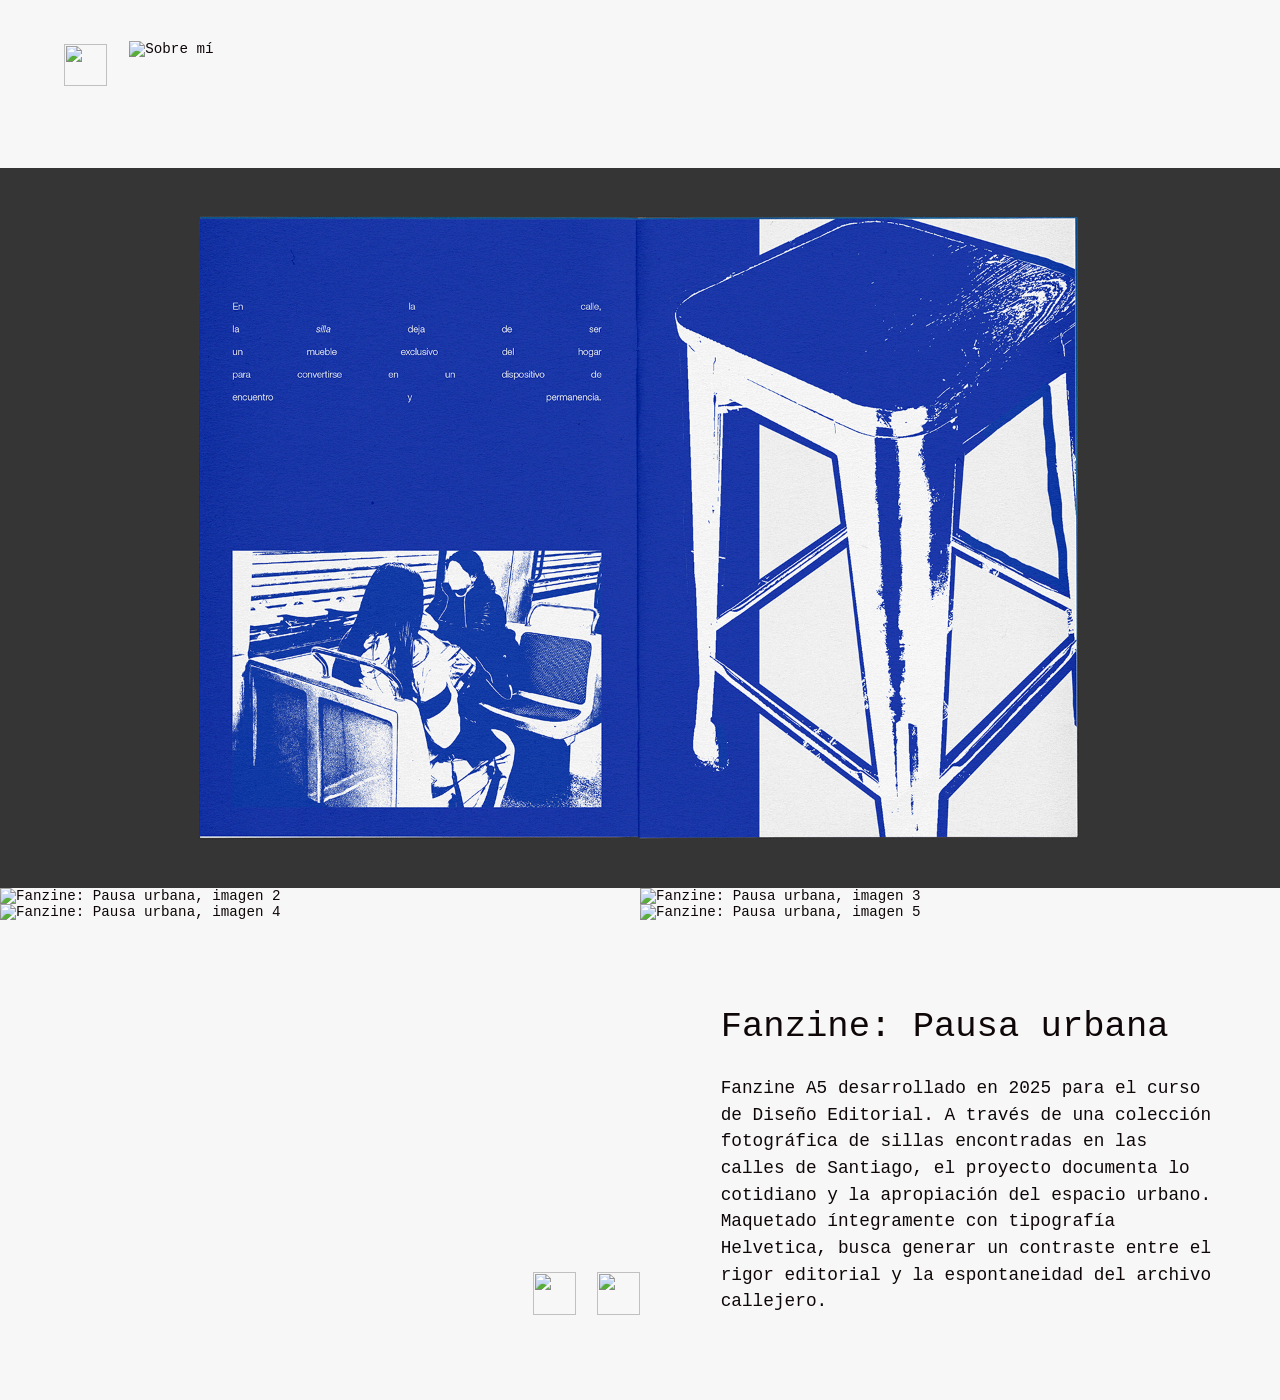
==== proyecto-01.html @ 40ae715f "subir exámen" ====
<!DOCTYPE html>
<html lang="es">
<head>
  <meta charset="UTF-8">
  <meta name="viewport" content="width=device-width, initial-scale=1.0">
  <title>Fanzine: Pausa urbana | Karoline Muñoz</title>
  <link rel="stylesheet" href="styles.css">
</head>

<body>
  <header class="cabecera cabecera-proyecto">
    <a class="icono-home" href="index.html" aria-label="Volver al inicio">
      <img src="iconos/home.svg" alt="" width="48" height="48">
    </a>
    <nav>
      <a class="nav-sobre-mi" href="index.html#sobre-mi">
        <img class="normal" src="iconos/sobremí.activo.svg" alt="Sobre mí" width="259" height="64">
        <img class="hover" src="iconos/sobremí.hover.svg" alt="" width="259" height="64">
      </a>
    </nav>
  </header>

  <main class="detalle">
    <section class="galeria">
      <img class="completa" src="proyecto-01.gif" alt="Fanzine: Pausa urbana, imagen 1">
      <img class="mitad" src="img/silla 2.1.png" alt="Fanzine: Pausa urbana, imagen 2">
      <img class="mitad" src="img/silla2.png" alt="Fanzine: Pausa urbana, imagen 3">
      <img class="mitad" src="img/sillas4.png" alt="Fanzine: Pausa urbana, imagen 4">
      <img class="mitad" src="img/silla1.png" alt="Fanzine: Pausa urbana, imagen 5">
    </section>

    <section class="detalle-info">
      <div class="acciones">
        <a class="icono" href="proyecto-01.gif" download aria-label="Descargar imagen del proyecto">
          <img class="normal" src="iconos/descargar.svg" alt="" width="48" height="48">
          <img class="hover" src="iconos/descargar-hover.svg" alt="" width="48" height="48">
        </a>
        <label class="icono estrella" aria-label="Marcar como favorito">
          <input type="checkbox">
          <img class="normal" src="iconos/estrella.svg" alt="" width="48" height="48">
          <img class="activa" src="iconos/estrella-activa.svg" alt="" width="48" height="48">
        </label>
      </div>
      <div class="texto-proyecto">
        <h1>Fanzine: Pausa urbana</h1>
        <p>Fanzine A5 desarrollado en 2025 para el curso de Diseño Editorial. A través de una colección fotográfica de sillas encontradas en las calles de Santiago, el proyecto documenta lo cotidiano y la apropiación del espacio urbano. Maquetado íntegramente con tipografía Helvetica, busca generar un contraste entre el rigor editorial y la espontaneidad del archivo callejero.</p>
      </div>
    </section>
  </main>
</body>
</html>
---- styles.css ----
/* =========================================================
   Portafolio Karoline Muñoz
   Solo flexbox + unidades rem y %. Sin grid, position ni frameworks.
   Medidas tomadas del diseño de Figma (escritorio 1440px, 1rem = 16px)
   ========================================================= */

/* ---------- 1. Tipografía JetBrains Mono ---------- */
@font-face {
  font-family: "JetBrains Mono";
  src: url("jetbrain/JetBrainsMono-Regular.ttf") format("truetype");
  font-weight: 400;
  font-style: normal;
}

@font-face {
  font-family: "JetBrains Mono";
  src: url("jetbrain/JetBrainsMono-Medium.ttf") format("truetype");
  font-weight: 500;
  font-style: normal;
}

@font-face {
  font-family: "JetBrains Mono";
  src: url("jetbrain/JetBrainsMono-Bold.ttf") format("truetype");
  font-weight: 700;
  font-style: normal;
}

/* ---------- 2. Variables y reset ---------- */
:root {
  /* Paleta */
  --color-blanco: #F7F7F7;
  --color-rojo: #AF0000;
  --color-negro: #0F0707;

  --color-fondo: var(--color-blanco);
  --color-texto: var(--color-negro);
  --color-acento: var(--color-rojo);
  --color-panel: #0f0f0f; /* gris de los paneles de proyectos */

  --fuente: "JetBrains Mono", "Courier New", monospace;

  /* Tamaños de texto (escritorio) */
  --tam-logo: 2.5rem;      /* 40px · Bold    */
  --tam-titulo: 2.5rem;    /* 40px · Bold */
  --tam-nav: 1.65rem;      /* ~26px · Medium */
  --tam-cuerpo: 1.65rem;   /* ~26px · Medium */
  --tam-lista: 1.25rem;    /* 20px · Regular */
}

* {
  box-sizing: border-box;
  margin: 0;
  padding: 0;
}

/* El diseño (en rem) escala como en Figma sin usar otra media query:
   16px desde 1440px y proporcionalmente menos en ventanas más angostas.
   En mobile se vuelve a 16px dentro de la media query de mobile. */
html {
   font-size: clamp(0.6rem, 1.111vw, 1.2rem);
  max-width: 100%;
  overflow-x: hidden; /* seguro extra contra el scroll horizontal */
}

/* Texto solo para lectores de pantalla (no se ve) */
.oculto {
  width: 1px;
  height: 1px;
  overflow: hidden;
  clip-path: inset(50%);
  white-space: nowrap;
}

body {
  display: flex;
  flex-direction: column;
  max-width: 100%;
  overflow-x: hidden;
  background-color: var(--color-fondo);
  color: var(--color-texto);
  font-family: var(--fuente);
  font-weight: 400;
  line-height: normal; /* "Auto" en Figma */
   cursor: url("iconos/cursor.svg") 16 16, auto;
}

/* Cursor personalizado también sobre enlaces y botones */
a,
label {
  cursor: url("iconos/cursor.svg") 16 16, pointer;
}

img {
  display: block;
  max-width: 100%;
}

a {
  color: inherit;
  text-decoration: none;
}

/* ---------- 3. Cabecera ---------- */
/* z-index funciona en ítems flex: deja el menú por encima de la portada */
.cabecera {
  z-index: 1;
  display: flex;
  flex-wrap: wrap; /* si no cabe, el menú baja a otra línea */
  justify-content: space-between;
  align-items: flex-start;
  gap: 0.5rem 1rem;
  padding: 1rem 7.3% 0 3rem;
}

/* Logo: efecto de escritura, una sola vez al abrir la página.
   11 caracteres = 11 cuadros, uno cada 400 ms (10 pasos x 400 ms = 4 s).
   En JetBrains Mono cada letra mide 0.6 del tamaño de fuente. */
.logo {
  box-sizing: content-box; /* el cursor no le quita espacio a las letras */
  flex-shrink: 0;          /* el logo no se comprime ni se recorta */
  margin-top: 0.625rem;
  overflow: hidden;
  white-space: nowrap;
  font-size: var(--tam-logo);
  font-weight: 700;
  border-right: 0.0625rem solid var(--color-texto); /* cursor */
  animation: escribir-logo 4s steps(10, end) both;
}

@keyframes escribir-logo {
  from { width: calc(var(--tam-logo) * 0.6); }       /* "2"           */
  to   { width: calc(var(--tam-logo) * 0.6 * 11); }  /* "258ALMENDRA" */
}

/* Flecha BAJAR: solo existe en el diseño mobile */
.bajar {
  display: none;
}

.cabecera nav {
  display: flex;
  align-items: flex-start;
  gap: 5rem;   /* ← cambia este número */
}

/* Botones del menú: son los SVG de mis componentes de Figma
   (BOTÓN PROYECTOS y BOTÓN SOBRE MÍ), un archivo por variante.
   Los dos SVG de cada botón tienen el mismo tamaño y el texto en el
   mismo lugar, así que al cambiar de uno a otro solo cambia la línea. */
.cabecera nav a {
  display: flex;
}

/* 64px de alto en Figma (3.33rem); el ancho sale solo */
.cabecera nav img {
  width: auto;
  max-width: none;
  height: 3.33rem;
}

/* El SVG incluye el espacio donde crece la línea en el hover.
   El margin negativo hace que ese espacio no empuje al otro botón. */
.cabecera nav .nav-proyectos img {
  margin: 0 -0.885rem 0 -0.833rem;
}

.cabecera nav .nav-sobre-mi img {
  margin: 0 -2.21rem;
}

/* Variante hover: se cambia un SVG por el otro */
.cabecera nav .hover {
  display: none;
}

.cabecera nav a:hover .normal,
.cabecera nav a:focus-visible .normal {
  display: none;
}

.cabecera nav a:hover .hover,
.cabecera nav a:focus-visible .hover {
  display: block;
}

/* ---------- 4. Portada ---------- */
main {
  display: flex;
  flex-direction: column;
  align-items: center;
}

.portada {
  display: flex;
  justify-content: center;
  width: 100%;
  margin-top: -2.5rem;
}

.portada img {
  width: auto;
  max-width: 100%;    /* nunca más ancha que la ventana */
  height: auto;
  max-height: 50rem;  /* en escritorio mantiene el tamaño de Figma */
}

/* ---------- 5. Proyectos ---------- */
.proyectos {
  display: flex;
  flex-direction: column;
  align-items: center;
  gap: 7.5rem;
  width: 86%;
}

.proyecto {
  display: flex;
  justify-content: center;
  width: 100%;
}

.proyecto img {
  max-width: 100%;
  height: auto;
  margin: 0 auto;
  transition: filter 0.3s;
}

/* Cada proyecto es un enlace a su página de detalle */
.proyecto:hover img,
.proyecto:focus-visible img {
  filter: blur(0.05rem)
}

/* ---------- 6. Sobre mí ---------- */
.sobre-mi {
  display: flex;
  align-items: flex-end;
  width: 100%;
  margin-top: 13.25rem;
  padding: 0 3.75% 10.4rem 5.07%;
  gap: 2%;
}

.presentacion {
  display: flex;
  flex-direction: column;
  flex: 1 1 28%;
  min-width: 0;
  margin-bottom: 1.8rem;
  font-size: var(--tam-cuerpo);
}

.presentacion h2 {
  margin-bottom: 1.8rem;
  font-size: var(--tam-titulo);
  font-weight: 700;
  text-transform: uppercase;
}

.presentacion p {
  margin-bottom: 1.8rem;
  font-weight: 500;

}

/* "Conocimiento en": es un h3 por semántica, pero se ve como texto normal */
.presentacion h3 {
  margin-bottom: 2rem;
  font-size: var(--tam-cuerpo);
  font-weight: 500;
}

.presentacion ul {
  list-style: disc inside;
  font-size: var(--tam-lista);
  text-transform: uppercase;
}

/* Tamaño de la muñeca: cambia el 30% (más grande = 35%, 40%...) */
.sobre-mi > img {
  flex: 1 1 28%;
  min-width: 0;
  height: auto;
}

.contacto {
  display: flex;
  flex-direction: column;
  flex: 1 1 34%;
  min-width: 0;
  gap: 1.5rem;
  margin-bottom: 9.8rem;
  font-style: normal; /* <address> viene en cursiva por defecto */
  font-size: var(--tam-cuerpo);
  min-width: max-content; /* la columna nunca es más angosta que el correo */
  font-weight: 500;
}

.contacto a {
  display: flex;
  align-items: center;
  gap: 0.75rem;
  white-space: nowrap; /* el correo no se corta en dos líneas */
  font-weight: 500;
}

/* Íconos de Instagram y correo (48px en desktop como en Figma) */
.contacto img {
  flex-shrink: 0;
  width: 3rem;
  height: 3rem;
}

/* ---------- 7. Página de detalle de proyecto ---------- */
.cabecera-proyecto {
  justify-content: flex-start;
  align-items: center;
  gap: 3.8rem;
  padding: 2.9rem 5% 5.6rem;
}

/* Íconos del UI kit (carpeta iconos/): 48px como en Figma */
.icono-home,
.icono {
  display: flex;
  justify-content: center;
  align-items: center;
  width: 3rem;
  height: 3rem;
  cursor: pointer;
}

.icono-home img,
.icono img {
  width: 3rem;
  height: 3rem;
}

/* Componente DESCARGAR: variante hover de 61px (3.8rem) */
.icono .hover,
.icono .activa {
  display: none;
}

a.icono:hover .normal,
a.icono:focus-visible .normal {
  display: none;
}

a.icono:hover .hover,
a.icono:focus-visible .hover {
  display: block;
  width: 3.8rem;
  height: 3.8rem;
}

.galeria {
  display: flex;
  flex-wrap: wrap;
  width: 100%;
}

.galeria img {
  height: auto;
  object-fit: cover;
}

.galeria .completa {
  width: 100%;
}

.galeria .mitad {
  width: 50%;
}

.detalle-info {
  display: flex;
  justify-content: flex-end;
  align-items: flex-end;
  gap: 7%;
  width: 100%;
  padding: 6rem 5% 6rem;
}

.acciones {
  display: flex;
  gap: 1.5rem;
}

/* Estrella: se rellena al hacer clic (sin JavaScript, con un checkbox) */
.estrella input {
  appearance: none;
  width: 0;
  height: 0;
  margin: 0;
  opacity: 0;
}

/* Al marcarla se cambia por la estrella rellena en rojo */
.estrella input:checked ~ .normal {
  display: none;
}

.estrella input:checked ~ .activa {
  display: block;
}

.estrella:has(input:focus-visible) {
  outline: 0.125rem solid var(--color-acento);
}

.texto-proyecto {
  width: 43%;
}

.texto-proyecto h1 {
  margin-bottom: 2rem;
  font-size: var(--tam-titulo);
  font-weight: 500;
}

.texto-proyecto p {
  font-size: var(--tam-lista);
  line-height: 1.5;
}

/* ---------- 8. Mobile y pantallas chicas (única media query) ----------
   Se activa bajo 48rem (768px) para cubrir también tablets y
   ventanas angostas de escritorio */
@media (max-width: 48rem) {

  html {
    font-size: 100%; /* en mobile 1rem vuelve a ser 16px */
  }

  /* Tamaños de texto mobile */
  :root {
    --tam-logo: 3rem;
    --tam-titulo: 2.25rem;
    --tam-nav: 2rem;
    --tam-cuerpo: 1.25rem;
    --tam-lista: 1rem;
  }

  .presentacion h2 {
    line-height: 1.2;
  }

  /* Botón SOBRE MÍ en mobile: mismo tamaño que en Figma mobile */
  .cabecera nav img {
    height: 4rem;
  }

  .cabecera nav .nav-sobre-mi img {
    margin: 0 -2.656rem;
  }

  /* Layout: la cabecera es la pantalla de inicio de Figma mobile
     (logo al centro, flecha BAJAR y luego el botón SOBRE MÍ centrado) */
  .cabecera {
    flex-direction: column;
    flex-wrap: nowrap;
    align-items: center;
    gap: 0;
    padding: 0 5%;
  }

  .logo {
    margin-top: 45vh;
  }

  .bajar {
    display: flex;
    margin-top: 2rem;
  }

  .bajar img {
    width: 3rem;
    height: 3rem;
  }

  .cabecera nav {
    gap: 1rem;
    margin-top: 45vh;
  }

  /* En mobile el menú solo muestra SOBRE MÍ */
  .cabecera nav .nav-proyectos {
    display: none;
  }

  .portada {
    overflow: hidden;
    margin-top: 0;
  }

  .portada img {
   width: 126%;
    max-width: none;
  }

  .proyectos {
    width: 85.5%;
    gap: 2.3rem;
  }

  .proyecto {
    min-height: 0;
  }

  .proyecto img {
    width: 100%;
  }

  .sobre-mi {
    flex-direction: column;
    align-items: center;
    margin-top: 6rem;
    padding: 0 7% 3rem;
  }

  .presentacion h3 {
    font-weight: 700;
  }

  .presentacion {
    flex: none;
    width: 100%;
    margin-bottom: 2rem;
  }

  .sobre-mi > img {
    flex: none;
    width: 100%;
    margin: 0 0 1.5rem;
  }

  .contacto {
    flex: none;
    align-items: center;
    gap: 0.75rem;
    width: 100%;
    min-width: 0;
    margin: 0;
  }

  /* Detalle de proyecto en mobile: la cabecera vuelve a ser una fila */
  .cabecera-proyecto {
    flex-direction: row;
    gap: 1.5rem;
    padding: 1.5rem 5%;
  }

  .cabecera-proyecto nav {
    margin-top: 0;
  }

  .icono-home,
  .icono,
  .icono-home img,
  .icono img {
    width: 2rem;
    height: 2rem;
  }

  a.icono:hover .hover,
  a.icono:focus-visible .hover {
    width: 2.5rem;
    height: 2.5rem;
  }

  /* En mobile los íconos de contacto miden 24px como en Figma */
  .contacto img {
    width: 1.5rem;
    height: 1.5rem;
  }

  .galeria .mitad {
    width: 100%;
  }

  .detalle-info {
    flex-direction: column-reverse;
    align-items: flex-start;
    gap: 2rem;
    padding: 2.5rem 6% 3rem;
  }

  .texto-proyecto {
    width: 100%;
  }

  .texto-proyecto h1 {
    margin-bottom: 1rem;
  }
}
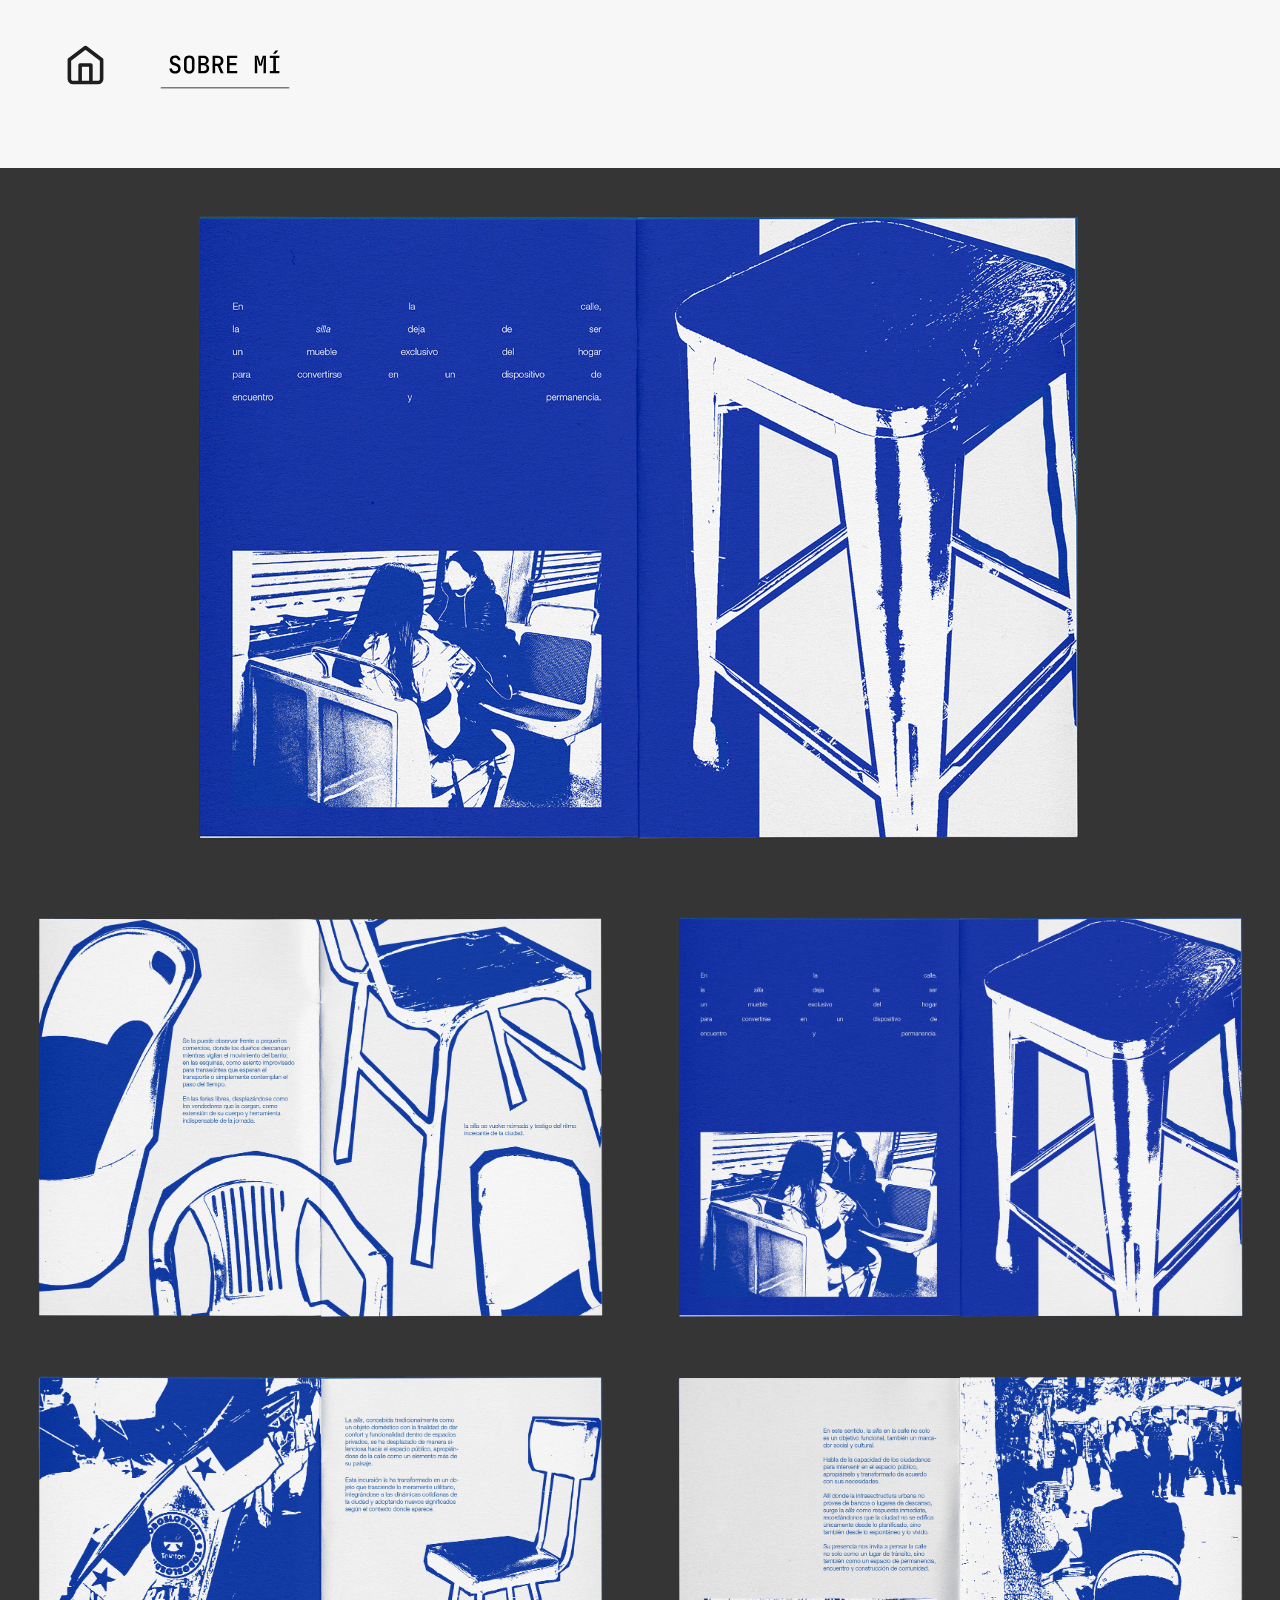
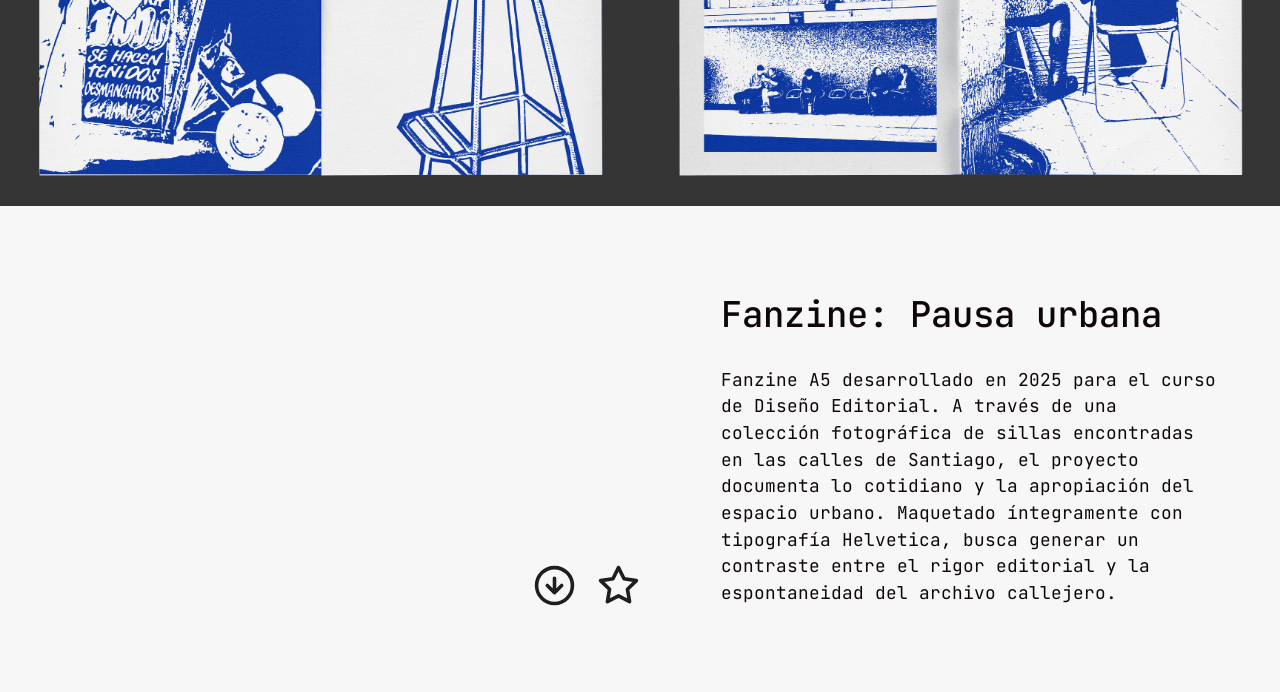
==== commit c9325309: "Add files via upload" ====
--- a/proyecto-01.html
+++ b/proyecto-01.html
@@ -10,12 +10,12 @@
 <body>
   <header class="cabecera cabecera-proyecto">
     <a class="icono-home" href="index.html" aria-label="Volver al inicio">
-      <img src="iconos/home.svg" alt="" width="48" height="48">
+      <img src="home.svg" alt="" width="48" height="48">
     </a>
     <nav>
       <a class="nav-sobre-mi" href="index.html#sobre-mi">
-        <img class="normal" src="iconos/sobremí.activo.svg" alt="Sobre mí" width="259" height="64">
-        <img class="hover" src="iconos/sobremí.hover.svg" alt="" width="259" height="64">
+        <img class="normal" src="sobre-mi.svg" alt="Sobre mí" width="259" height="64">
+        <img class="hover" src="sobre-mi-hover.svg" alt="" width="259" height="64">
       </a>
     </nav>
   </header>
@@ -23,22 +23,22 @@
   <main class="detalle">
     <section class="galeria">
       <img class="completa" src="proyecto-01.gif" alt="Fanzine: Pausa urbana, imagen 1">
-      <img class="mitad" src="img/silla 2.1.png" alt="Fanzine: Pausa urbana, imagen 2">
-      <img class="mitad" src="img/silla2.png" alt="Fanzine: Pausa urbana, imagen 3">
-      <img class="mitad" src="img/sillas4.png" alt="Fanzine: Pausa urbana, imagen 4">
-      <img class="mitad" src="img/silla1.png" alt="Fanzine: Pausa urbana, imagen 5">
+      <img class="mitad" src="silla 2.1.png" alt="Fanzine: Pausa urbana, imagen 2">
+      <img class="mitad" src="silla2.png" alt="Fanzine: Pausa urbana, imagen 3">
+      <img class="mitad" src="sillas4.png" alt="Fanzine: Pausa urbana, imagen 4">
+      <img class="mitad" src="silla1.png" alt="Fanzine: Pausa urbana, imagen 5">
     </section>
 
     <section class="detalle-info">
       <div class="acciones">
         <a class="icono" href="proyecto-01.gif" download aria-label="Descargar imagen del proyecto">
-          <img class="normal" src="iconos/descargar.svg" alt="" width="48" height="48">
-          <img class="hover" src="iconos/descargar-hover.svg" alt="" width="48" height="48">
+          <img class="normal" src="descargar.svg" alt="" width="48" height="48">
+          <img class="hover" src="descargar-hover.svg" alt="" width="48" height="48">
         </a>
         <label class="icono estrella" aria-label="Marcar como favorito">
           <input type="checkbox">
-          <img class="normal" src="iconos/estrella.svg" alt="" width="48" height="48">
-          <img class="activa" src="iconos/estrella-activa.svg" alt="" width="48" height="48">
+          <img class="normal" src="estrella.svg" alt="" width="48" height="48">
+          <img class="activa" src="estrella-activa.svg" alt="" width="48" height="48">
         </label>
       </div>
       <div class="texto-proyecto">
--- a/styles.css
+++ b/styles.css
@@ -82,13 +82,13 @@
   font-family: var(--fuente);
   font-weight: 400;
   line-height: normal; /* "Auto" en Figma */
-   cursor: url("iconos/cursor.svg") 16 16, auto;
+   cursor: url("cursor.svg") 16 16, auto;
 }
 
 /* Cursor personalizado también sobre enlaces y botones */
 a,
 label {
-  cursor: url("iconos/cursor.svg") 16 16, pointer;
+  cursor: url("cursor.svg") 16 16, pointer;
 }
 
 img {
